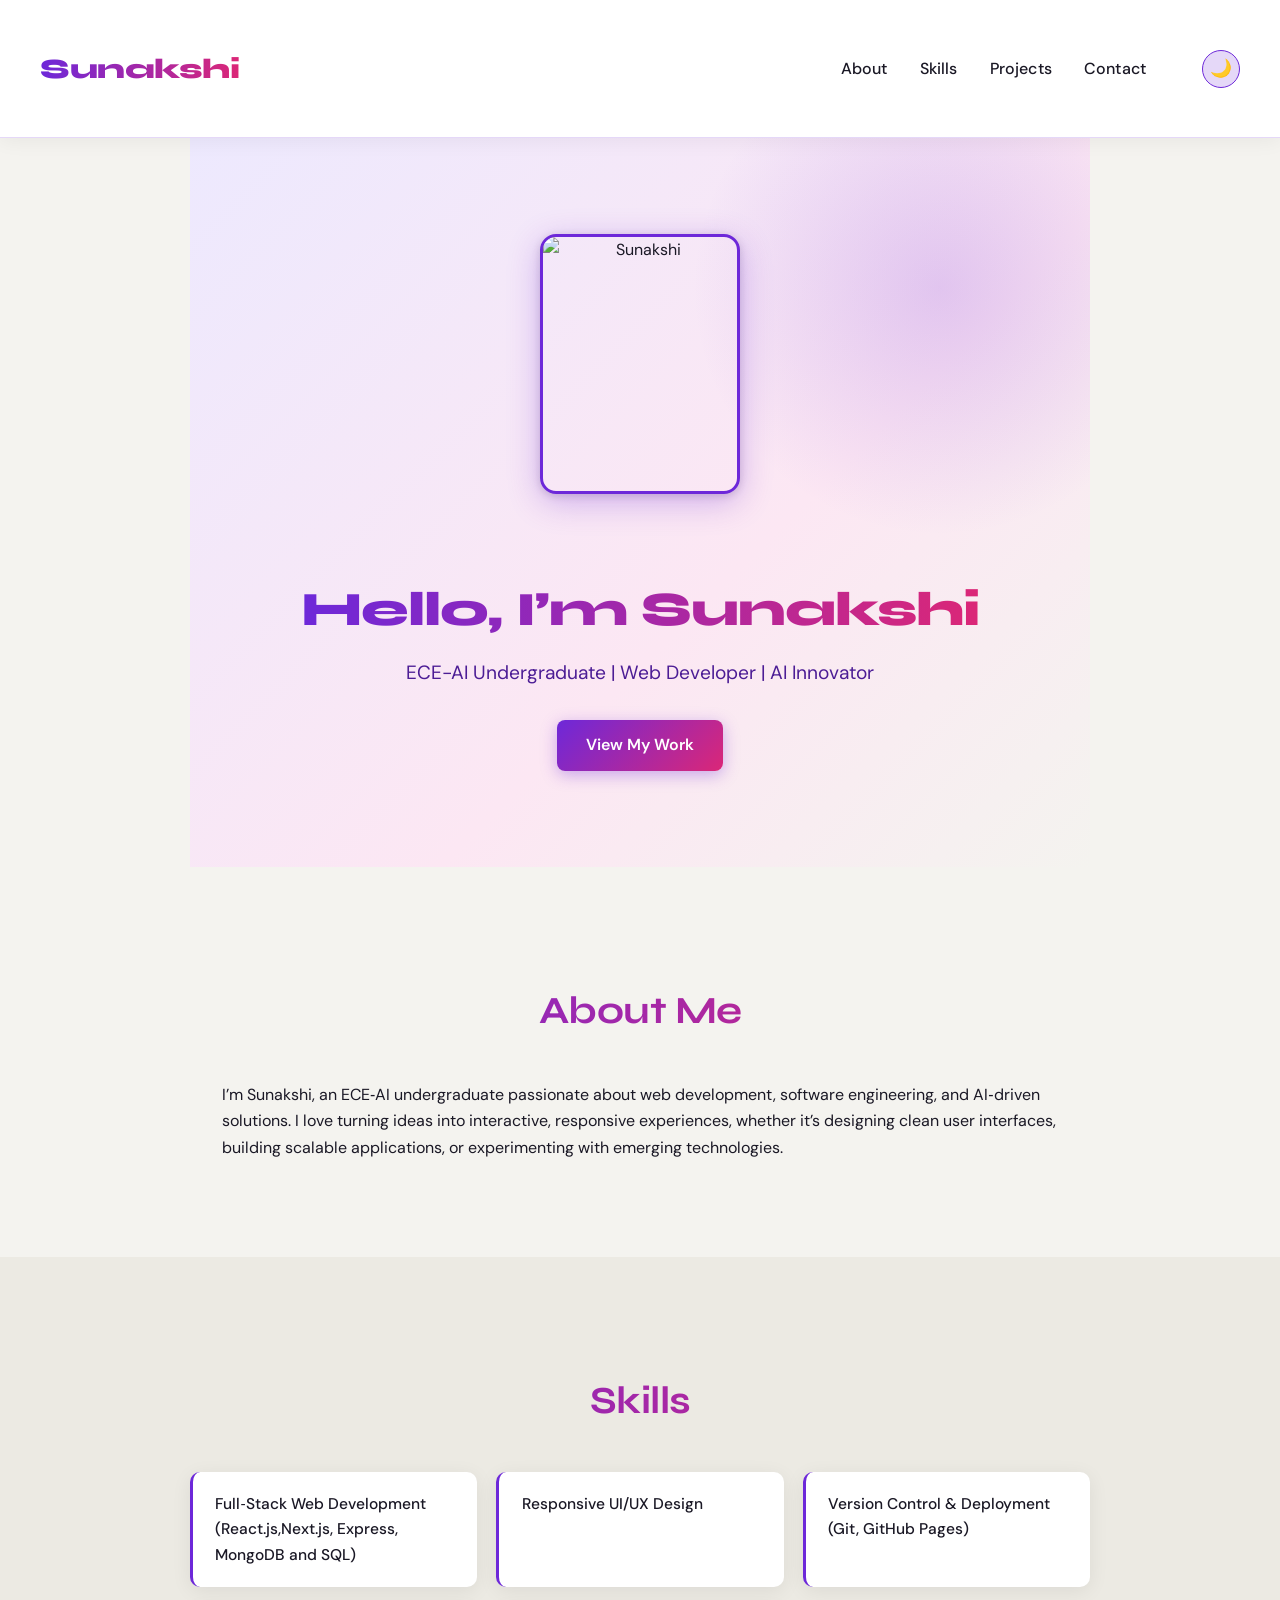
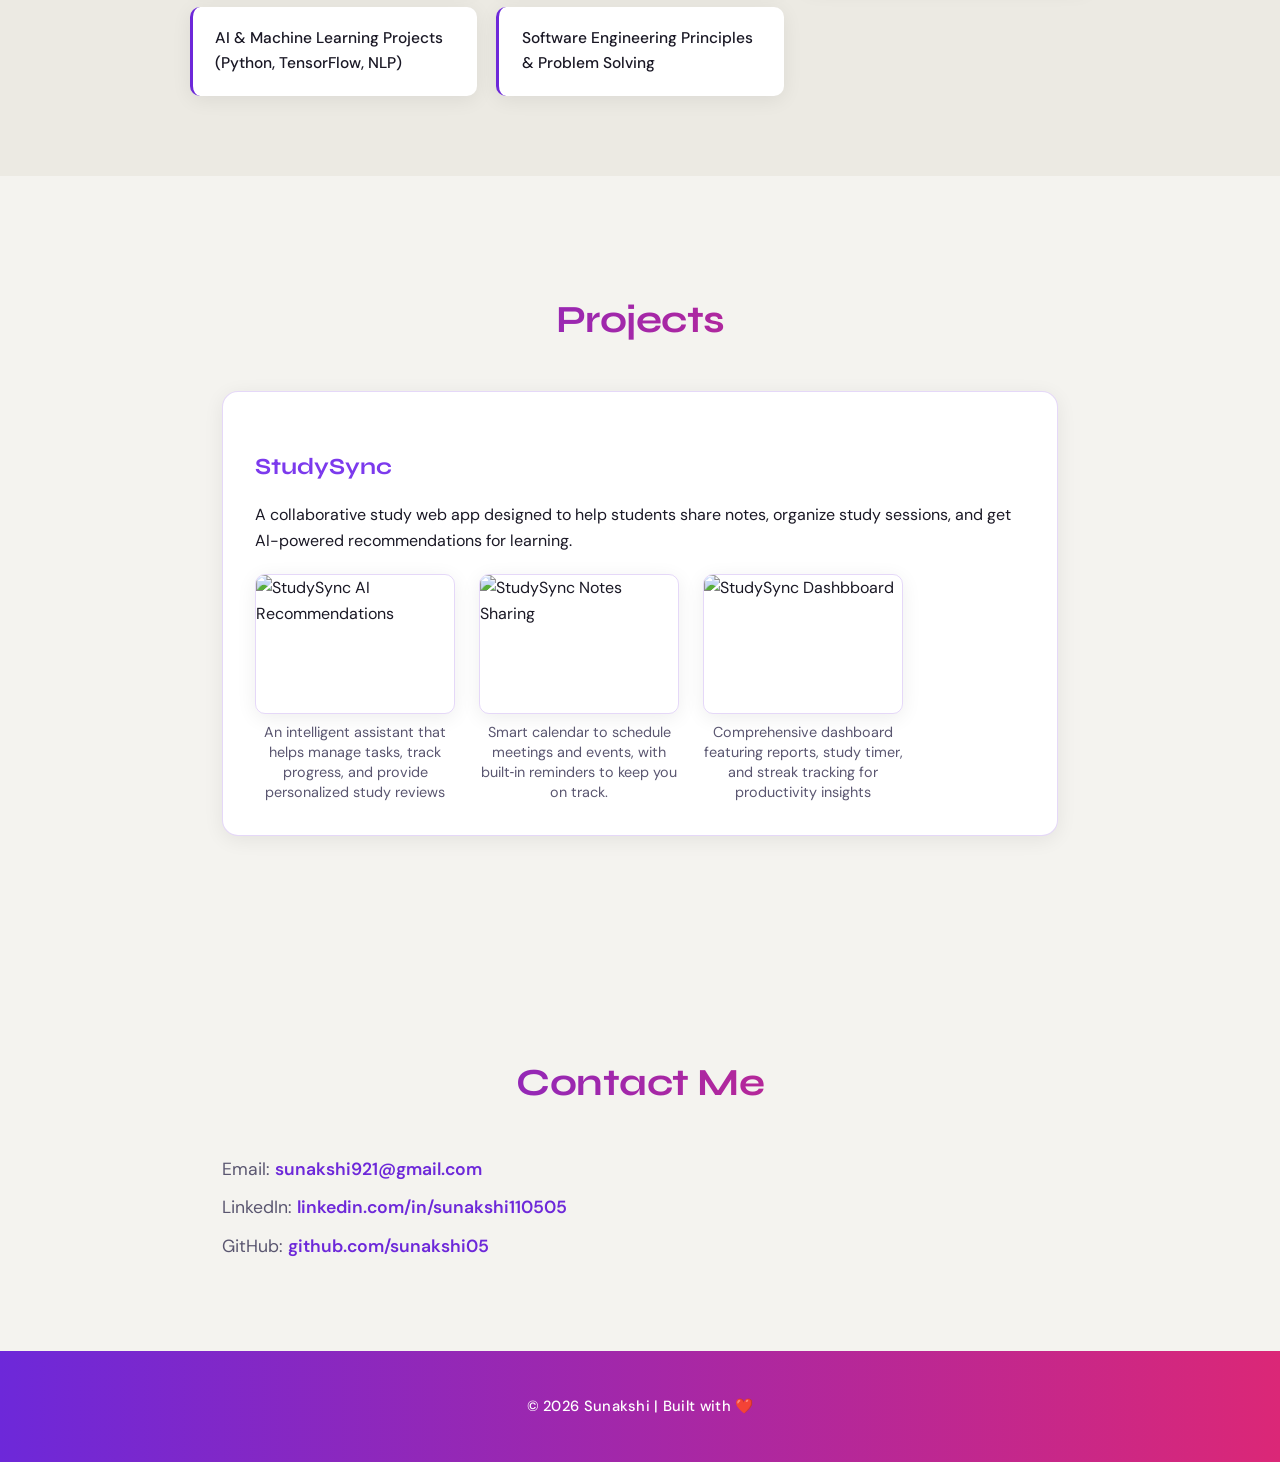
==== index.html @ c803ad3b "Add files via upload" ====
<!DOCTYPE html>
<html lang="en">
<head>
  <meta charset="UTF-8">
  <meta name="viewport" content="width=device-width, initial-scale=1.0">
  <title>Sunakshi | Portfolio</title>
  <link rel="stylesheet" href="style.css">
</head>
<body>
  <!-- Header -->
  <header>
    <nav>
      <h1 class="logo">Sunakshi</h1>
      <ul class="nav-links">
        <li><a href="#about">About</a></li>
        <li><a href="#skills">Skills</a></li>
        <li><a href="#projects">Projects</a></li>
        <li><a href="#contact">Contact</a></li>
        <button id="dark-toggle" class="dark-btn">🌙</button>

      </ul>
    </nav>
  </header>

  <!-- Hero -->
  <section class="hero">
      <div class="hero-container">
    <img src="images/profilepic.jpeg" alt="Sunakshi" class="hero-pic">
    <div class="hero-text">
    <h2>Hello, I’m Sunakshi</h2>
    <p>ECE-AI Undergraduate | Web Developer | AI Innovator</p>
    <a href="#projects" class="btn">View My Work</a>
    </div>
    </div>

  </section>

  <!-- About -->
  <section id="about">
    <h2>About Me</h2>
     <div class="about-container">
    
   <p>I’m Sunakshi, an ECE‑AI undergraduate passionate about web development, software engineering, and AI‑driven solutions. I love turning ideas into interactive, responsive experiences, whether it’s designing clean user interfaces, building scalable applications, or experimenting with emerging technologies. </p> 
  </section>

  <!-- Skills -->
  
 
  <section id="skills">
  <h2>Skills</h2>
  <ul class="skills-list">
    <li>Full‑Stack Web Development (React.js,Next.js, Express, MongoDB and SQL)</li>
    <li>Responsive UI/UX Design</li>
    <li>Version Control & Deployment (Git, GitHub Pages)</li>
    <li>AI & Machine Learning Projects (Python, TensorFlow, NLP)</li>
    <li>Software Engineering Principles & Problem Solving</li>
  </ul>
</section>



  <!-- Projects -->
  <section id="projects">
  <h2>Projects</h2>

  <div class="project-card">
    <h3>StudySync</h3>
    <p>A collaborative study web app designed to help students share notes, organize study sessions, and get AI-powered recommendations for learning.</p>

    <div class="project-images">
      <figure>
        <img src="images/studysync1.png" alt="StudySync AI Recommendations" class="project-pic">
        <figcaption>An intelligent assistant that helps manage tasks, track progress, and provide personalized study reviews</figcaption>
      </figure>

      <figure>
        <img src="images/studysync2.png" alt="StudySync Notes Sharing" class="project-pic">
        <figcaption>Smart calendar to schedule meetings and events, with built‑in reminders to keep you on track.</figcaption>
      </figure>

      <figure>
        <img src="images/studysync3.png" alt="StudySync Dashbboard" class="project-pic">
        <figcaption>Comprehensive dashboard featuring reports, study timer, and streak tracking for productivity insights</figcaption>
      </figure>
    </div>
  </div>
</section>


  <!-- Contact -->
 <section id="contact">
  <h2>Contact Me</h2>
  <p>Email: <a href="mailto:sunakshi921@gmail.com">sunakshi921@gmail.com</a></p>
  <p>LinkedIn: <a href="https://www.linkedin.com/in/sunakshi110505" target="_blank">linkedin.com/in/sunakshi110505</a></p>
  <p>GitHub: <a href="https://github.com/sunakshi05" target="_blank">github.com/sunakshi05</a></p>
</section>

  <!-- Footer -->
  <footer>
    <p>© 2026 Sunakshi | Built with ❤️</p>
  </footer>

  <script src="script.js"></script>
</body>
</html>
---- style.css ----
/* ============================================================
   PORTFOLIO CSS — Fire Color Edition
   Light: Warm cream + slate + electric violet accent
   Dark:  Deep navy + indigo + rose-violet accent
   ============================================================ */

/* ── Google Font Import ── */
@import url('https://fonts.googleapis.com/css2?family=Syne:wght@400;600;700;800&family=DM+Sans:wght@400;500;600&display=swap');

/* ── Theme Variables ── */
:root {
  /* Backgrounds */
  --bg:             #f4f3ef;         /* warm off-white */
  --bg-secondary:   #eceae3;         /* slightly deeper warm gray */
  --card-bg:        #ffffff;
  --card-shadow:    0 4px 20px rgba(0, 0, 0, 0.07);

  /* Text */
  --text:           #1a1825;         /* near-black with violet tint */
  --text-muted:     #5a5670;

  /* Accent */
  --accent:         #6d28d9;         /* electric violet */
  --accent-light:   #7c3aed;
  --accent-rose:    #db2777;         /* hot rose for highlights */
  --accent-glow:    rgba(109, 40, 217, 0.18);

  /* Header */
  --header-bg:      #ffffff;
  --header-text:    #1a1825;

  /* Hero */
  --hero-bg:        linear-gradient(135deg, #ede9fe 0%, #fce7f3 60%, #f4f3ef 100%);
  --hero-text:      #1a1825;
  --hero-sub:       #4c1d95;
}

body.dark-mode {
  /* Backgrounds */
  --bg:             #0d0b14;         /* very deep navy-black */
  --bg-secondary:   #12101e;
  --card-bg:        #1a1630;         /* deep indigo card */
  --card-shadow:    0 4px 24px rgba(0, 0, 0, 0.5);

  /* Text */
  --text:           #f0eeff;
  --text-muted:     #9d8fc4;

  /* Accent */
  --accent:         #a78bfa;         /* soft lavender violet */
  --accent-light:   #c4b5fd;
  --accent-rose:    #f472b6;         /* neon rose */
  --accent-glow:    rgba(167, 139, 250, 0.15);

  /* Header */
  --header-bg:      #0d0b14;
  --header-text:    #f0eeff;

  /* Hero */
  --hero-bg:        linear-gradient(135deg, #0d0b14 0%, #1e1040 50%, #2d1b5e 100%);
  --hero-text:      #f0eeff;
  --hero-sub:       #c4b5fd;
}

/* ── Global Reset & Base ── */
*, *::before, *::after {
  box-sizing: border-box;
}

body {
  font-family: 'DM Sans', sans-serif;
  margin: 0;
  background: var(--bg);
  color: var(--text);
  line-height: 1.65;
  transition: background 0.35s ease, color 0.35s ease;
}

/* ── Header ── */
header {
  background: var(--header-bg);
  color: var(--header-text);
  padding: 1.4rem 2.5rem;
  border-bottom: 1px solid var(--accent-glow);
  box-shadow: 0 2px 20px rgba(0, 0, 0, 0.06);
  position: sticky;
  top: 0;
  z-index: 100;
  backdrop-filter: blur(10px);
  transition: background 0.35s ease;
}

header nav {
  display: flex;
  justify-content: space-between;
  align-items: center;
  max-width: 1200px;
  margin: auto;
}

header h1 {
  font-family: 'Syne', sans-serif;
  font-size: 1.75rem;
  font-weight: 800;
  color: var(--header-text);
  letter-spacing: -0.5px;
  /* Gradient name effect */
  background: linear-gradient(90deg, var(--accent), var(--accent-rose));
  -webkit-background-clip: text;
  -webkit-text-fill-color: transparent;
  background-clip: text;
}

.nav-links {
  list-style: none;
  display: flex;
  gap: 2rem;
  margin: 0;
  padding: 0;
  align-items: center;
}

.nav-links a {
  color: var(--header-text);
  text-decoration: none;
  font-weight: 500;
  font-size: 1rem;
  letter-spacing: 0.01em;
  position: relative;
  transition: color 0.2s ease;
}

.nav-links a::after {
  content: '';
  position: absolute;
  bottom: -3px;
  left: 0;
  width: 0;
  height: 2px;
  background: linear-gradient(90deg, var(--accent), var(--accent-rose));
  border-radius: 2px;
  transition: width 0.25s ease;
}

.nav-links a:hover {
  color: var(--accent);
}

.nav-links a:hover::after {
  width: 100%;
}

.dark-btn {
  background: var(--accent-glow);
  border: 1.5px solid var(--accent);
  border-radius: 50%;
  width: 38px;
  height: 38px;
  font-size: 1.1rem;
  cursor: pointer;
  color: var(--accent);
  margin-left: 1.5rem;
  display: flex;
  align-items: center;
  justify-content: center;
  transition: background 0.25s ease, transform 0.2s ease;
}

.dark-btn:hover {
  background: var(--accent);
  color: #fff;
  transform: rotate(20deg) scale(1.1);
}

/* ── Hero Section ── */
.hero {
  padding: 6rem 2rem;
  text-align: center;
  background: var(--hero-bg);
  color: var(--hero-text);
  transition: background 0.35s ease;
  position: relative;
  overflow: hidden;
}

/* Subtle decorative orb — light mode violet, dark mode deeper */
.hero::before {
  content: '';
  position: absolute;
  width: 500px;
  height: 500px;
  border-radius: 50%;
  background: radial-gradient(circle, var(--accent-glow) 0%, transparent 70%);
  top: -100px;
  right: -100px;
  pointer-events: none;
}

.hero-container {
  display: flex;
  align-items: center;
  justify-content: center;
  gap: 3rem;
  max-width: 1000px;
  margin: auto;
  flex-wrap: wrap;
  position: relative;
  z-index: 1;
}

.hero-pic {
  width: 200px;
  height: 260px;
  border-radius: 16px;
  object-fit: cover;
  box-shadow: 0 8px 32px rgba(109, 40, 217, 0.3), 0 2px 8px rgba(0,0,0,0.15);
  border: 3px solid var(--accent);
  transition: transform 0.35s ease, box-shadow 0.35s ease;
}

.hero-pic:hover {
  transform: scale(1.06) rotate(-1deg);
  box-shadow: 0 16px 48px rgba(109, 40, 217, 0.45);
}

.hero-text h2 {
  font-family: 'Syne', sans-serif;
  font-size: 3rem;
  font-weight: 800;
  margin-bottom: 1rem;
  color: var(--hero-text);
  letter-spacing: -1px;
  line-height: 1.15;
}

.hero-text p {
  font-size: 1.2rem;
  margin-bottom: 2rem;
  color: var(--hero-sub);
  font-weight: 400;
}

/* ── Sections ── */
section {
  padding: 5rem 2rem;
  max-width: 900px;
  margin: auto;
}

section h2 {
  font-family: 'Syne', sans-serif;
  font-size: 2.4rem;
  font-weight: 700;
  text-align: center;
  margin-bottom: 2.5rem;
  letter-spacing: -0.5px;
  /* Gradient heading */
  background: linear-gradient(90deg, var(--accent), var(--accent-rose));
  -webkit-background-clip: text;
  -webkit-text-fill-color: transparent;
  background-clip: text;
}

/* ── Project Cards ── */
.project-card {
  background: var(--card-bg);
  padding: 2rem;
  margin: 1.5rem 0;
  border-radius: 16px;
  box-shadow: var(--card-shadow);
  border: 1px solid var(--accent-glow);
  transition: transform 0.25s ease, box-shadow 0.25s ease;
  overflow: visible;
}

.project-card:hover {
  transform: translateY(-4px);
  box-shadow: 0 12px 36px rgba(109, 40, 217, 0.15);
}

.project-card h3 {
  font-family: 'Syne', sans-serif;
  font-size: 1.45rem;
  font-weight: 700;
  color: var(--accent-light);
  margin-bottom: 0.6rem;
}

.project-images {
  display: flex;
  flex-wrap: nowrap;
  gap: 1.5rem;
  margin-top: 1.2rem;
  overflow: visible;
}

figure {
  margin: 0;          /* removes default browser margin */
  display: flex;
  flex-direction: column;
  align-items: center;
  flex-shrink: 0;
}

.project-pic {
  width: 200px;
  height: 140px;      /* fixed height so all images are uniform */
  object-fit: cover;
  border-radius: 10px;
  box-shadow: var(--card-shadow);
  cursor: pointer;
  transition: transform 0.3s ease;
  border: 1px solid var(--accent-glow);
  display: block;
}

.project-pic:hover {
  transform: scale(1.7);
  box-shadow: 0 8px 30px rgba(109, 40, 217, 0.25);
  z-index: 10;
  position: relative;
}

figcaption {
  margin-top: 0.6rem;
  font-size: 0.85rem;
  text-align: center;
  color: var(--text-muted);
  width: 200px;
  line-height: 1.4;
}


  
/* ── Modal ── */
.modal {
  display: none;
  position: fixed;
  z-index: 1000;
  padding-top: 60px;
  left: 0; top: 0;
  width: 100%; height: 100%;
  overflow: auto;
  background-color: rgba(13, 11, 20, 0.93);
  backdrop-filter: blur(8px);
}

.modal-content {
  margin: auto;
  display: block;
  max-width: 90%;
  max-height: 80vh;
  border-radius: 12px;
  animation: zoomIn 0.4s ease;
  border: 2px solid var(--accent);
  box-shadow: 0 0 60px rgba(109, 40, 217, 0.4);
}

@keyframes zoomIn {
  from { transform: scale(0.75); opacity: 0; }
  to   { transform: scale(1);    opacity: 1; }
}

.close {
  position: absolute;
  top: 20px; right: 35px;
  color: var(--accent-light);
  font-size: 40px;
  font-weight: bold;
  cursor: pointer;
  transition: color 0.2s ease, transform 0.2s ease;
}

.close:hover {
  color: var(--accent-rose);
  transform: scale(1.15) rotate(90deg);
}

#caption {
  margin: 15px auto;
  text-align: center;
  color: var(--accent-light);
  font-size: 1rem;
}

figcaption {
  margin-top: 0.5rem;
  font-size: 0.9rem;
  text-align: center;
  color: var(--text-muted);
}

/* ── Skills ── */
#skills {
  background: var(--bg-secondary);
  max-width: 100%;
  padding: 5rem 2rem;
}

#skills > * {
  max-width: 900px;
  margin-left: auto;
  margin-right: auto;
}

.skills-list {
  list-style: none;
  padding: 0;
  display: grid;
  grid-template-columns: repeat(auto-fit, minmax(220px, 1fr));
  gap: 1.2rem;
  max-width: 900px;
  margin: auto;
}

.skills-list li {
  background: var(--card-bg);
  padding: 1.2rem 1.4rem;
  border-radius: 10px;
  box-shadow: var(--card-shadow);
  font-weight: 500;
  font-size: 0.97rem;
  border-left: 3px solid var(--accent);
  color: var(--text);
  transition: border-color 0.2s ease, transform 0.2s ease;
}

.skills-list li:hover {
  border-left-color: var(--accent-rose);
  transform: translateX(4px);
}

/* ── Contact ── */
#contact p {
  font-size: 1.1rem;
  margin: 0.6rem 0;
  color: var(--text-muted);
}

#contact a {
  color: var(--accent);
  text-decoration: none;
  font-weight: 600;
  transition: color 0.2s ease;
}

#contact a:hover {
  color: var(--accent-rose);
}

/* ── Footer ── */
footer {
  text-align: center;
  padding: 1.8rem;
  background: linear-gradient(90deg, var(--accent), var(--accent-rose));
  color: #fff;
  font-size: 0.92rem;
  font-weight: 500;
  letter-spacing: 0.02em;
}

/* ── Buttons (generic CTA) ── */
.btn {
  display: inline-block;
  padding: 0.75rem 1.8rem;
  border-radius: 8px;
  font-weight: 600;
  font-size: 1rem;
  cursor: pointer;
  text-decoration: none;
  transition: transform 0.2s ease, box-shadow 0.2s ease;
  background: linear-gradient(135deg, var(--accent), var(--accent-rose));
  color: #fff;
  border: none;
  box-shadow: 0 4px 16px rgba(109, 40, 217, 0.35);
}

.btn:hover {
  transform: translateY(-2px);
  box-shadow: 0 8px 24px rgba(109, 40, 217, 0.45);
}

/* ── Scrollbar ── */
::-webkit-scrollbar { width: 6px; }
::-webkit-scrollbar-track { background: var(--bg); }
::-webkit-scrollbar-thumb {
  background: var(--accent);
  border-radius: 4px;
}
::-webkit-scrollbar-thumb:hover {
  background: var(--accent-rose);
}

/* ── Selection highlight ── */
::selection {
  background: var(--accent);
  color: #fff;
}
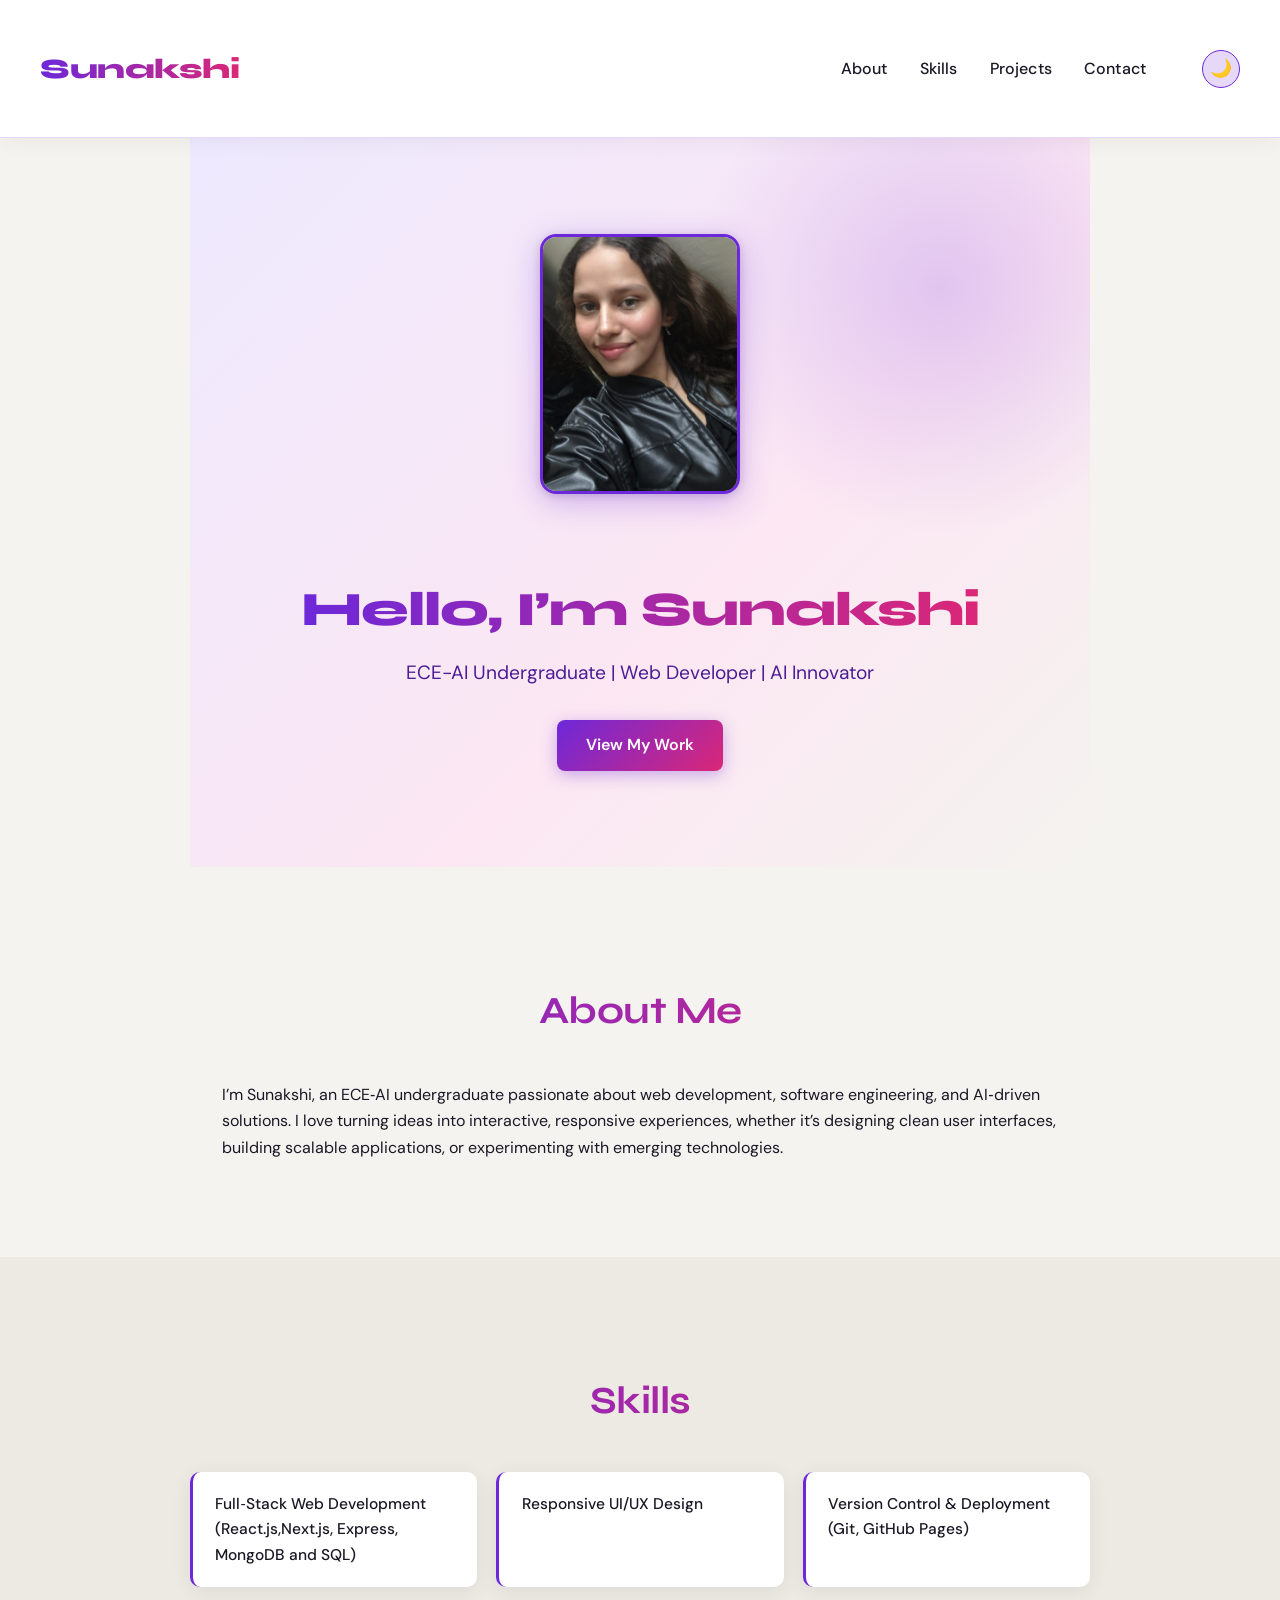
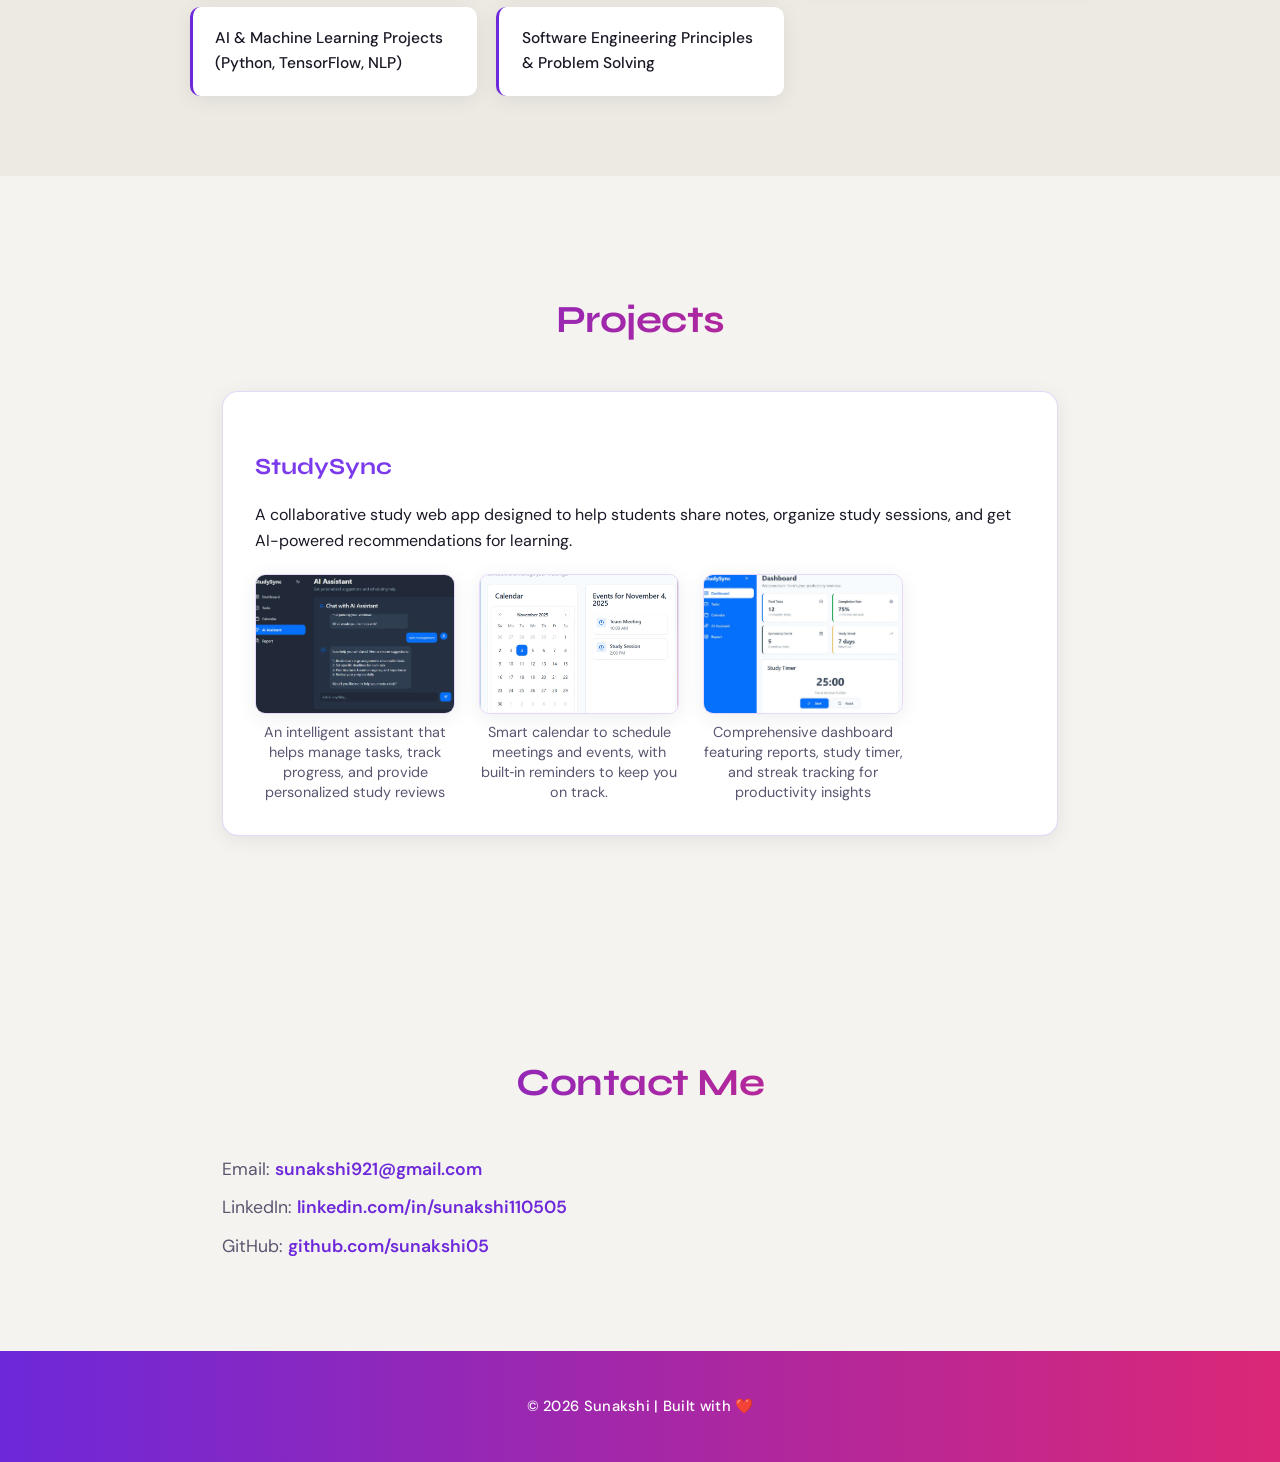
==== commit e32e9177: "hamburger menu" ====
--- a/index.html
+++ b/index.html
@@ -9,18 +9,18 @@
 <body>
   <!-- Header -->
   <header>
-    <nav>
-      <h1 class="logo">Sunakshi</h1>
-      <ul class="nav-links">
-        <li><a href="#about">About</a></li>
-        <li><a href="#skills">Skills</a></li>
-        <li><a href="#projects">Projects</a></li>
-        <li><a href="#contact">Contact</a></li>
-        <button id="dark-toggle" class="dark-btn">🌙</button>
-
-      </ul>
-    </nav>
-  </header>
+  <nav>
+    <h1 class="logo">Sunakshi</h1>
+    <button class="hamburger" id="hamburger">☰</button>
+    <ul class="nav-links" id="nav-links">
+      <li><a href="#about" class="nav-item">About</a></li>
+      <li><a href="#skills" class="nav-item">Skills</a></li>
+      <li><a href="#projects" class="nav-item">Projects</a></li>
+      <li><a href="#contact" class="nav-item">Contact</a></li>
+      <li><button id="dark-toggle" class="dark-btn">🌙</button></li>
+    </ul>
+  </nav>
+</header>
 
   <!-- Hero -->
   <section class="hero">
--- a/style.css
+++ b/style.css
@@ -496,3 +496,124 @@
   background: var(--accent);
   color: #fff;
 }
+/* Hamburger button — hidden on desktop */
+.hamburger {
+  display: none;
+  background: transparent;
+  border: none;
+  font-size: 1.8rem;
+  cursor: pointer;
+  color: var(--header-text);
+}
+
+@media (max-width: 768px) {
+
+  /* Header */
+  header {
+    padding: 1rem 1.2rem;
+  }
+
+  header h1 {
+    font-size: 1.3rem;
+  }
+
+  /* Show hamburger, hide nav by default */
+  .hamburger {
+    display: block;
+  }
+
+  .nav-links {
+    display: none;
+    flex-direction: column;
+    position: absolute;
+    top: 65px;
+    left: 0;
+    width: 100%;
+    background: var(--header-bg);
+    padding: 1rem 0;
+    gap: 0;
+    box-shadow: 0 8px 20px rgba(0,0,0,0.1);
+    z-index: 999;
+    border-top: 1px solid var(--accent-glow);
+  }
+
+  /* When menu is open */
+  .nav-links.open {
+    display: flex;
+  }
+
+  .nav-links li {
+    width: 100%;
+    text-align: center;
+    padding: 0.8rem 0;
+    border-bottom: 1px solid var(--accent-glow);
+  }
+
+  .nav-links a {
+    font-size: 1rem;
+  }
+
+  .dark-btn {
+    width: 30px;
+    height: 30px;
+    font-size: 0.9rem;
+    margin: 0 auto;
+  }
+
+  /* Hero */
+  .hero {
+    padding: 3rem 1.2rem;
+  }
+
+  .hero-container {
+    flex-direction: column;
+    gap: 1.5rem;
+    text-align: center;
+  }
+
+  .hero-text h2 {
+    font-size: 2rem;
+  }
+
+  .hero-text p {
+    font-size: 1rem;
+  }
+
+  /* Sections */
+  section {
+    padding: 3rem 1.2rem;
+  }
+
+  section h2 {
+    font-size: 1.8rem;
+  }
+
+  /* Skills */
+  .skills-list {
+    grid-template-columns: 1fr;
+  }
+
+  /* Projects */
+  .project-images {
+    flex-direction: column;
+    align-items: center;
+    overflow: visible;
+  }
+
+  figure {
+    width: 100%;
+  }
+
+  .project-pic {
+    width: 100%;
+    height: 200px;
+  }
+
+  figcaption {
+    width: 100%;
+  }
+
+  .project-pic:hover {
+    transform: none;
+  }
+}
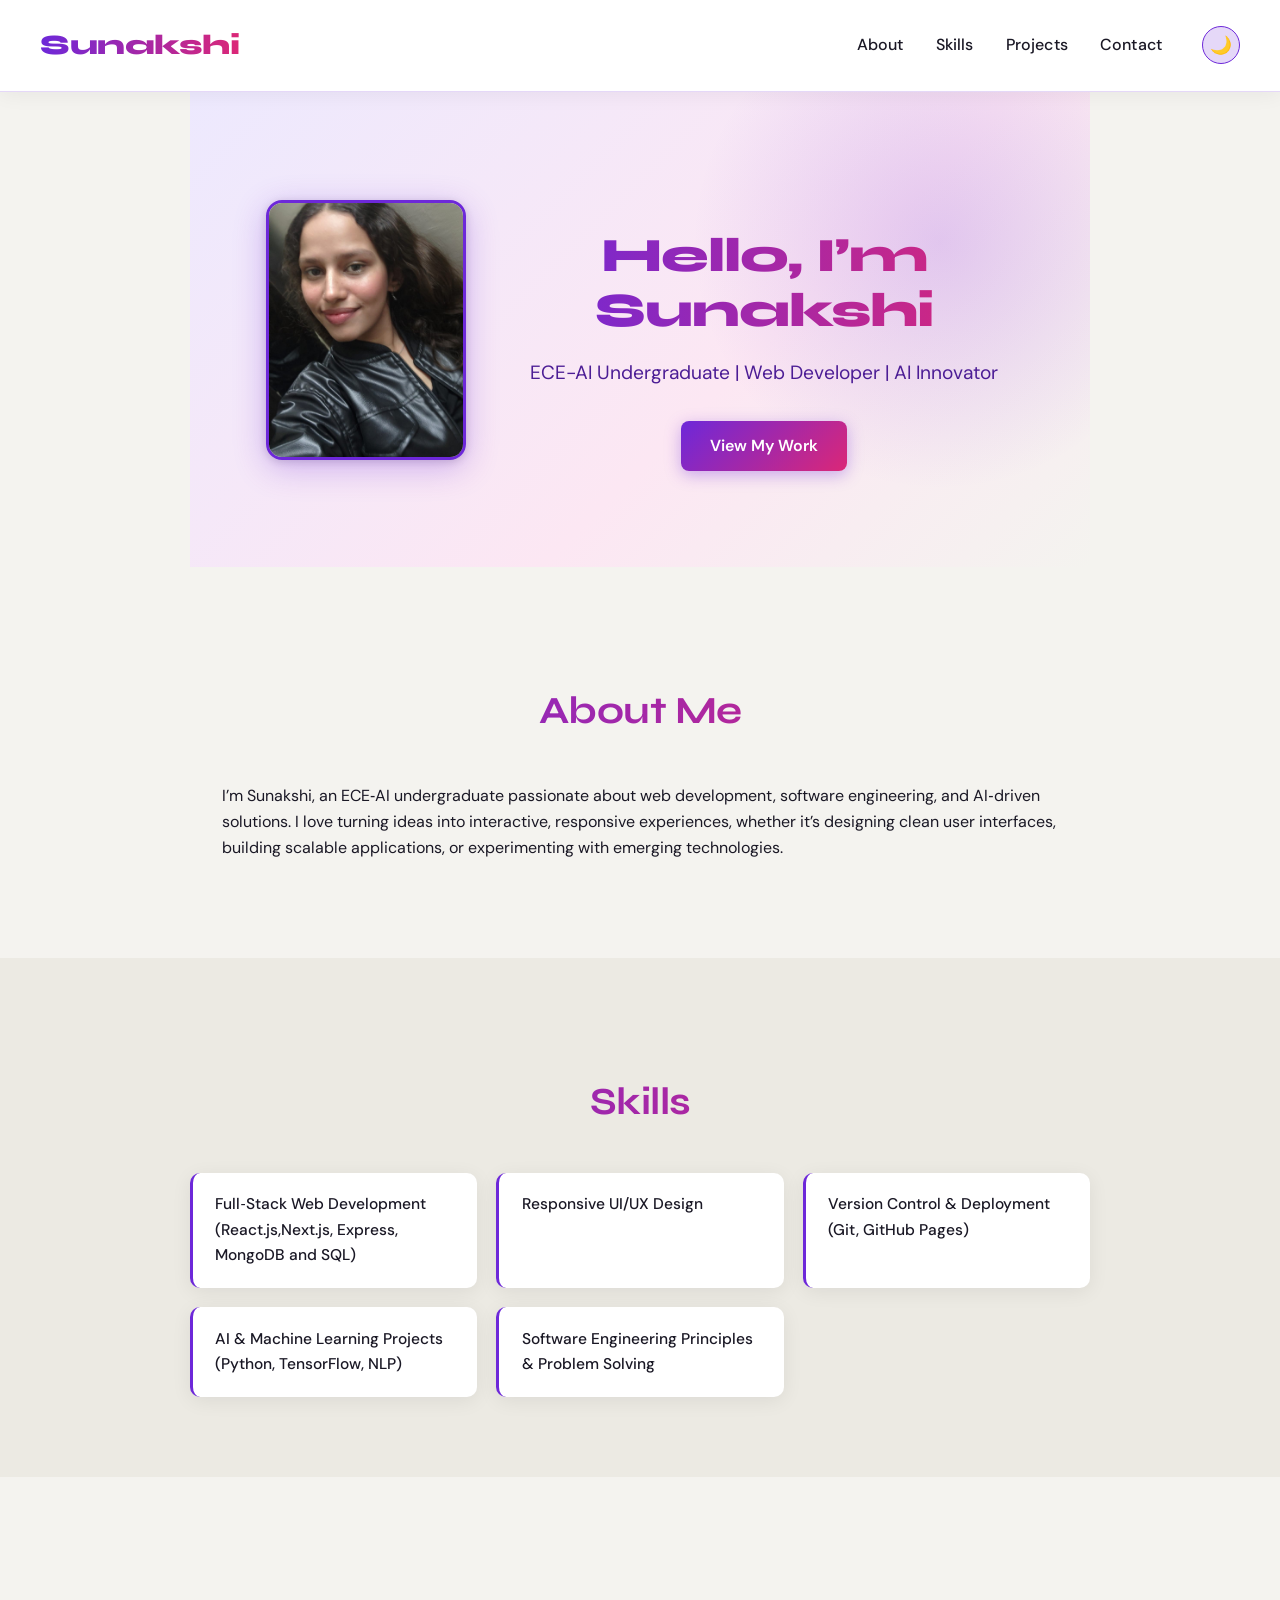
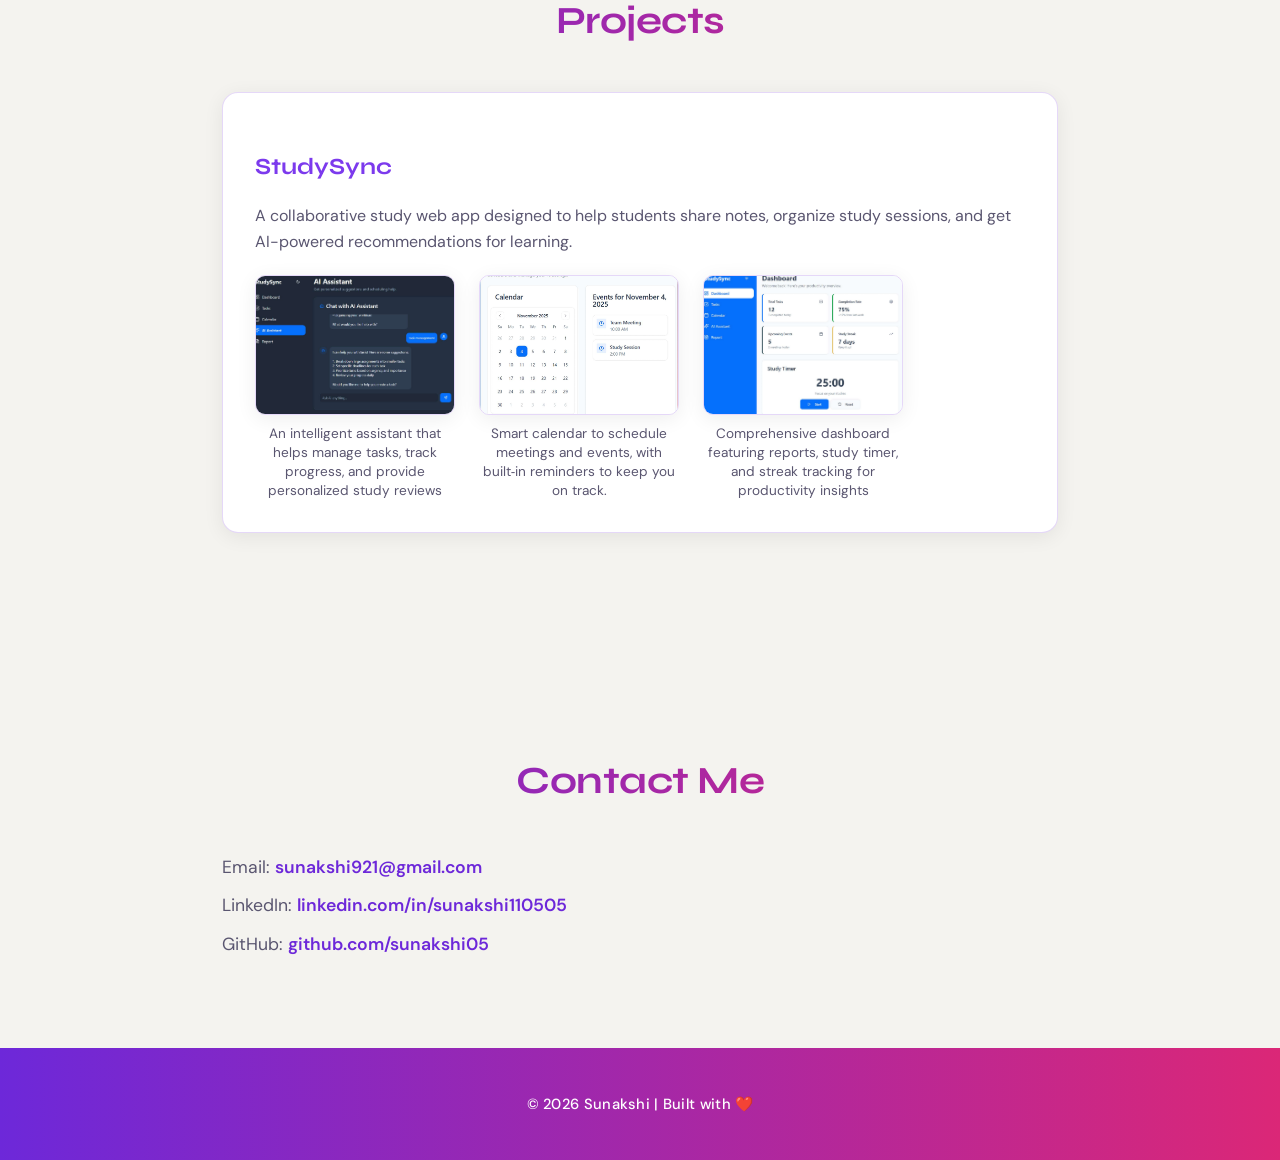
==== commit 42ecaf53: "mobile upgrade" ====
--- a/index.html
+++ b/index.html
@@ -85,6 +85,11 @@
     </div>
   </div>
 </section>
+<div id="imgModal" class="modal">
+  <span class="close">&times;</span>
+  <img class="modal-content" id="modalImg">
+  <div id="caption"></div>
+</div>
 
 
   <!-- Contact -->
--- a/style.css
+++ b/style.css
@@ -9,60 +9,42 @@
 
 /* ── Theme Variables ── */
 :root {
-  /* Backgrounds */
-  --bg:             #f4f3ef;         /* warm off-white */
-  --bg-secondary:   #eceae3;         /* slightly deeper warm gray */
+  --bg:             #f4f3ef;
+  --bg-secondary:   #eceae3;
   --card-bg:        #ffffff;
   --card-shadow:    0 4px 20px rgba(0, 0, 0, 0.07);
-
-  /* Text */
-  --text:           #1a1825;         /* near-black with violet tint */
+  --text:           #1a1825;
   --text-muted:     #5a5670;
-
-  /* Accent */
-  --accent:         #6d28d9;         /* electric violet */
+  --accent:         #6d28d9;
   --accent-light:   #7c3aed;
-  --accent-rose:    #db2777;         /* hot rose for highlights */
+  --accent-rose:    #db2777;
   --accent-glow:    rgba(109, 40, 217, 0.18);
-
-  /* Header */
   --header-bg:      #ffffff;
   --header-text:    #1a1825;
-
-  /* Hero */
   --hero-bg:        linear-gradient(135deg, #ede9fe 0%, #fce7f3 60%, #f4f3ef 100%);
   --hero-text:      #1a1825;
   --hero-sub:       #4c1d95;
 }
 
 body.dark-mode {
-  /* Backgrounds */
-  --bg:             #0d0b14;         /* very deep navy-black */
+  --bg:             #0d0b14;
   --bg-secondary:   #12101e;
-  --card-bg:        #1a1630;         /* deep indigo card */
+  --card-bg:        #1a1630;
   --card-shadow:    0 4px 24px rgba(0, 0, 0, 0.5);
-
-  /* Text */
   --text:           #f0eeff;
   --text-muted:     #9d8fc4;
-
-  /* Accent */
-  --accent:         #a78bfa;         /* soft lavender violet */
+  --accent:         #a78bfa;
   --accent-light:   #c4b5fd;
-  --accent-rose:    #f472b6;         /* neon rose */
+  --accent-rose:    #f472b6;
   --accent-glow:    rgba(167, 139, 250, 0.15);
-
-  /* Header */
   --header-bg:      #0d0b14;
   --header-text:    #f0eeff;
-
-  /* Hero */
   --hero-bg:        linear-gradient(135deg, #0d0b14 0%, #1e1040 50%, #2d1b5e 100%);
   --hero-text:      #f0eeff;
   --hero-sub:       #c4b5fd;
 }
 
-/* ── Global Reset & Base ── */
+/* ── Global Reset ── */
 *, *::before, *::after {
   box-sizing: border-box;
 }
@@ -102,15 +84,32 @@
   font-family: 'Syne', sans-serif;
   font-size: 1.75rem;
   font-weight: 800;
-  color: var(--header-text);
   letter-spacing: -0.5px;
-  /* Gradient name effect */
   background: linear-gradient(90deg, var(--accent), var(--accent-rose));
   -webkit-background-clip: text;
   -webkit-text-fill-color: transparent;
   background-clip: text;
-}
-
+  margin: 0;
+}
+
+/* ── Hamburger — hidden on desktop ── */
+.hamburger {
+  display: none;
+  background: transparent;
+  border: 1.5px solid var(--accent);
+  border-radius: 8px;
+  padding: 0.3rem 0.6rem;
+  font-size: 1.4rem;
+  cursor: pointer;
+  color: var(--accent);
+  transition: background 0.2s ease;
+}
+
+.hamburger:hover {
+  background: var(--accent-glow);
+}
+
+/* ── Nav Links ── */
 .nav-links {
   list-style: none;
   display: flex;
@@ -159,7 +158,7 @@
   font-size: 1.1rem;
   cursor: pointer;
   color: var(--accent);
-  margin-left: 1.5rem;
+  margin-left: 0.5rem;
   display: flex;
   align-items: center;
   justify-content: center;
@@ -172,7 +171,7 @@
   transform: rotate(20deg) scale(1.1);
 }
 
-/* ── Hero Section ── */
+/* ── Hero ── */
 .hero {
   padding: 6rem 2rem;
   text-align: center;
@@ -183,7 +182,6 @@
   overflow: hidden;
 }
 
-/* Subtle decorative orb — light mode violet, dark mode deeper */
 .hero::before {
   content: '';
   position: absolute;
@@ -223,6 +221,10 @@
   box-shadow: 0 16px 48px rgba(109, 40, 217, 0.45);
 }
 
+.hero-text {
+  max-width: 500px;
+}
+
 .hero-text h2 {
   font-family: 'Syne', sans-serif;
   font-size: 3rem;
@@ -254,7 +256,6 @@
   text-align: center;
   margin-bottom: 2.5rem;
   letter-spacing: -0.5px;
-  /* Gradient heading */
   background: linear-gradient(90deg, var(--accent), var(--accent-rose));
   -webkit-background-clip: text;
   -webkit-text-fill-color: transparent;
@@ -286,6 +287,10 @@
   margin-bottom: 0.6rem;
 }
 
+.project-card p {
+  color: var(--text-muted);
+}
+
 .project-images {
   display: flex;
   flex-wrap: nowrap;
@@ -295,7 +300,7 @@
 }
 
 figure {
-  margin: 0;          /* removes default browser margin */
+  margin: 0;
   display: flex;
   flex-direction: column;
   align-items: center;
@@ -304,7 +309,7 @@
 
 .project-pic {
   width: 200px;
-  height: 140px;      /* fixed height so all images are uniform */
+  height: 140px;
   object-fit: cover;
   border-radius: 10px;
   box-shadow: var(--card-shadow);
@@ -330,8 +335,6 @@
   line-height: 1.4;
 }
 
-
-  
 /* ── Modal ── */
 .modal {
   display: none;
@@ -383,13 +386,6 @@
   font-size: 1rem;
 }
 
-figcaption {
-  margin-top: 0.5rem;
-  font-size: 0.9rem;
-  text-align: center;
-  color: var(--text-muted);
-}
-
 /* ── Skills ── */
 #skills {
   background: var(--bg-secondary);
@@ -459,7 +455,7 @@
   letter-spacing: 0.02em;
 }
 
-/* ── Buttons (generic CTA) ── */
+/* ── Button ── */
 .btn {
   display: inline-block;
   padding: 0.75rem 1.8rem;
@@ -487,57 +483,50 @@
   background: var(--accent);
   border-radius: 4px;
 }
-::-webkit-scrollbar-thumb:hover {
-  background: var(--accent-rose);
-}
-
-/* ── Selection highlight ── */
+::-webkit-scrollbar-thumb:hover { background: var(--accent-rose); }
+
+/* ── Selection ── */
 ::selection {
   background: var(--accent);
   color: #fff;
 }
-/* Hamburger button — hidden on desktop */
-.hamburger {
-  display: none;
-  background: transparent;
-  border: none;
-  font-size: 1.8rem;
-  cursor: pointer;
-  color: var(--header-text);
-}
-
+
+/* ════════════════════════════════
+   MOBILE RESPONSIVE
+   ════════════════════════════════ */
 @media (max-width: 768px) {
 
-  /* Header */
+  /* ── Header ── */
   header {
     padding: 1rem 1.2rem;
   }
 
   header h1 {
-    font-size: 1.3rem;
-  }
-
-  /* Show hamburger, hide nav by default */
+    font-size: 1.4rem;
+  }
+
+  /* Show hamburger */
   .hamburger {
     display: block;
   }
 
+  /* Hide nav by default on mobile */
   .nav-links {
     display: none;
     flex-direction: column;
     position: absolute;
-    top: 65px;
+    top: 64px;
     left: 0;
     width: 100%;
     background: var(--header-bg);
-    padding: 1rem 0;
+    padding: 0.5rem 0 1rem;
     gap: 0;
-    box-shadow: 0 8px 20px rgba(0,0,0,0.1);
+    box-shadow: 0 8px 20px rgba(0,0,0,0.15);
     z-index: 999;
     border-top: 1px solid var(--accent-glow);
   }
 
-  /* When menu is open */
+  /* Open state */
   .nav-links.open {
     display: flex;
   }
@@ -545,24 +534,29 @@
   .nav-links li {
     width: 100%;
     text-align: center;
-    padding: 0.8rem 0;
+    padding: 0.75rem 0;
     border-bottom: 1px solid var(--accent-glow);
+  }
+
+  .nav-links li:last-child {
+    border-bottom: none;
   }
 
   .nav-links a {
     font-size: 1rem;
+    color: var(--header-text);
   }
 
   .dark-btn {
-    width: 30px;
-    height: 30px;
-    font-size: 0.9rem;
+    width: 34px;
+    height: 34px;
+    font-size: 1rem;
     margin: 0 auto;
   }
 
-  /* Hero */
+  /* ── Hero ── */
   .hero {
-    padding: 3rem 1.2rem;
+    padding: 3.5rem 1.5rem;
   }
 
   .hero-container {
@@ -571,6 +565,11 @@
     text-align: center;
   }
 
+  .hero-pic {
+    width: 160px;
+    height: 210px;
+  }
+
   .hero-text h2 {
     font-size: 2rem;
   }
@@ -579,7 +578,7 @@
     font-size: 1rem;
   }
 
-  /* Sections */
+  /* ── Sections ── */
   section {
     padding: 3rem 1.2rem;
   }
@@ -588,12 +587,12 @@
     font-size: 1.8rem;
   }
 
-  /* Skills */
+  /* ── Skills ── */
   .skills-list {
     grid-template-columns: 1fr;
   }
 
-  /* Projects */
+  /* ── Projects ── */
   .project-images {
     flex-direction: column;
     align-items: center;
@@ -613,7 +612,9 @@
     width: 100%;
   }
 
+  /* Disable zoom on mobile */
   .project-pic:hover {
     transform: none;
-  }
-}+    box-shadow: var(--card-shadow);
+  }
+}
